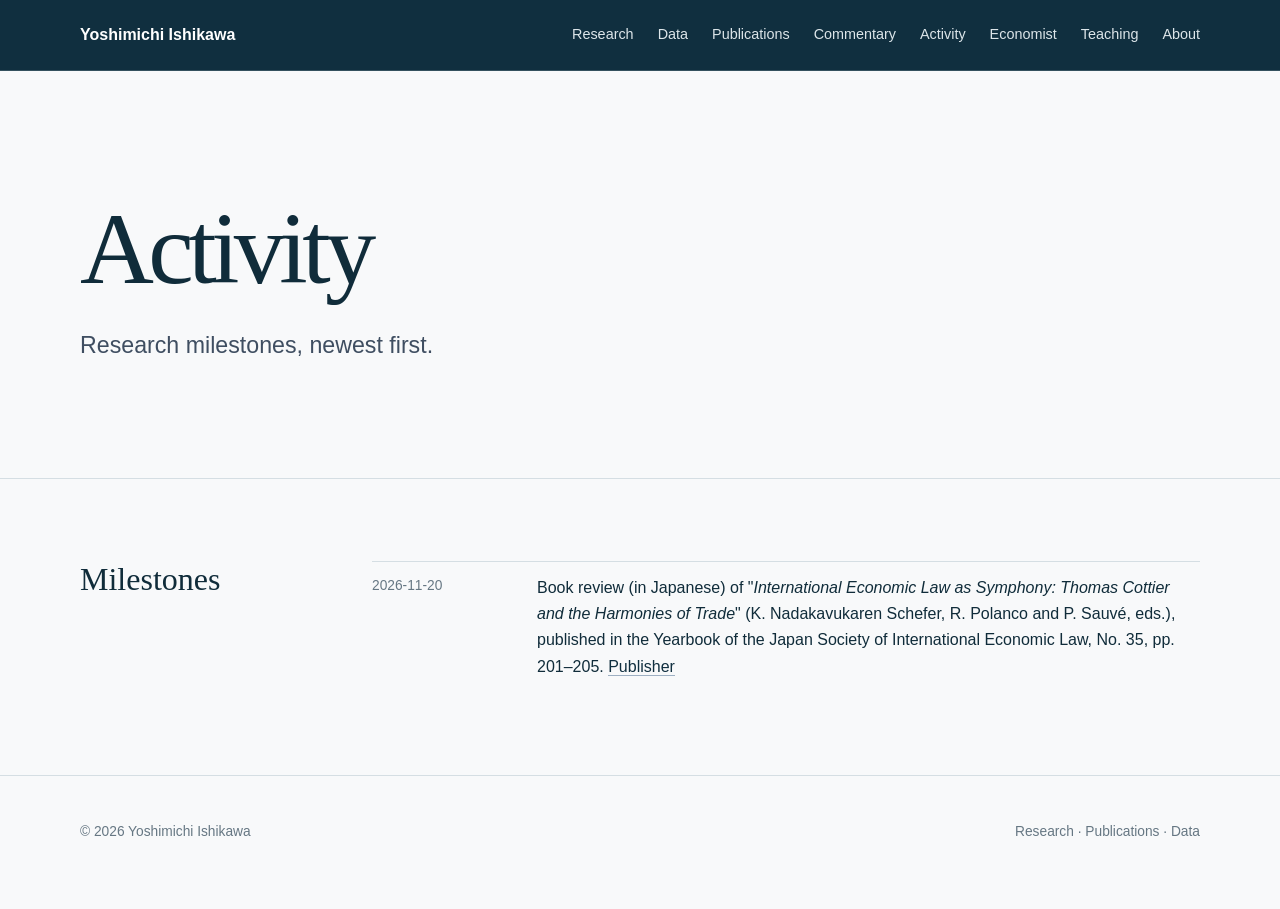
==== activity.html @ 2ee67373 "Add activity log" ====
<!doctype html>
<html lang="en">
<head>
<meta charset="utf-8"><meta name="viewport" content="width=device-width,initial-scale=1">
<title>Activity | Yoshimichi Ishikawa</title>
<meta name="description" content="Research milestones by Yoshimichi Ishikawa, newest first.">
<link rel="canonical" href="https://yoshi2026.github.io/activity.html">
<link rel="stylesheet" href="/styles.css">
</head>
<body>
<header><div class="wrap"><nav><a class="brand" href="/">Yoshimichi Ishikawa</a><div class="links"><a href="/#research">Research</a><a href="/#data">Data</a><a href="/#publications">Publications</a><a href="/#commentary">Commentary</a><a href="/activity.html">Activity</a><a href="/economist.html">Economist</a><a href="/#teaching">Teaching</a><a href="/#about">About</a></div></nav></div></header>
<main id="top">
<div class="hero"><div class="wrap"><h1>Activity</h1><p class="lead">Research milestones, newest first.</p></div></div>

<section><div class="wrap grid"><div><h2>Milestones</h2></div><div>
<div class="time"><span>2026-11-20</span><div>Book review (in Japanese) of "<em>International Economic Law as Symphony: Thomas Cottier and the Harmonies of Trade</em>" (K. Nadakavukaren Schefer, R. Polanco and P. Sauvé, eds.), published in the Yearbook of the Japan Society of International Economic Law, No. 35, pp. 201–205. <a class="textlink" href="https://www.hou-bun.com/cgi-bin/search/detail.cgi?c=ISBN978-4-589-04527-0" target="_blank" rel="noopener">Publisher</a></div></div>
</div></div></section>
</main>
<footer><div class="wrap foot"><span>© 2026 Yoshimichi Ishikawa</span><span>Research · Publications · Data</span></div></footer>
</body></html>
---- styles.css ----
:root{--snow:#f8f9fa;--paper:#ffffff;--ink:#102c3a;--muted:#667783;--fjord:#102f3f;--ice:#edf2f4;--line:#d5dee3;--max:1120px}
*{box-sizing:border-box}html{scroll-behavior:smooth}body{margin:0;background:var(--snow);color:var(--ink);font-family:Inter,-apple-system,BlinkMacSystemFont,"Segoe UI",Arial,sans-serif;line-height:1.65}
a{color:inherit}.wrap{width:min(calc(100% - 40px),var(--max));margin:auto}
header{position:sticky;top:0;z-index:5;background:#102f3f;color:#fff;border-bottom:1px solid #35515e}
nav{min-height:70px;display:flex;align-items:center;justify-content:space-between;gap:22px}.brand{text-decoration:none;font-weight:650}.links{display:flex;gap:24px;flex-wrap:wrap}.links a{text-decoration:none;color:#dce5e9;font-size:.9rem}
.hero{padding:110px 0 90px;border-bottom:1px solid var(--line)}.eyebrow,.tag{text-transform:uppercase;letter-spacing:.13em;font-size:.73rem;color:var(--fjord);font-weight:750}
h1{font-family:Georgia,serif;font-weight:400;font-size:clamp(3.2rem,8vw,6.8rem);line-height:.93;letter-spacing:-.055em;margin:20px 0 30px}
.lead{font-size:clamp(1.12rem,2vw,1.45rem);max-width:780px;color:#3f4e61}.meta{display:flex;gap:12px 24px;flex-wrap:wrap;color:var(--muted);font-size:.92rem}.meta a,.textlink{color:var(--fjord);text-decoration:none;border-bottom:1px solid #9eb0c3}
section{padding:82px 0;border-bottom:1px solid var(--line)}.grid{display:grid;grid-template-columns:220px 1fr;gap:72px}h2{font:400 2rem Georgia,serif;margin:0}.note{color:var(--muted);font-size:.88rem}
.featured{background:var(--fjord);color:#fff;border:1px solid var(--fjord);padding:34px;margin-bottom:18px}.featured .tag{color:#c8d8df}.featured h3{font-family:Georgia,serif;font-weight:400;font-size:1.65rem;margin:18px 0 10px}.featured p{color:#dce5e9;max-width:780px}.featured .status{color:#b7cbd2}.featured a{color:inherit;text-underline-offset:3px}.approach{background:var(--ice);border:1px solid var(--line);padding:28px;margin-bottom:26px}.approach h3{font-family:Georgia,serif;font-weight:400;font-size:1.35rem;margin:16px 0 8px}.approach p{color:var(--muted);margin:0}.subhead{font-size:.75rem;text-transform:uppercase;letter-spacing:.12em;color:var(--fjord);font-weight:750;margin:28px 0 14px}.cards{display:grid;grid-template-columns:repeat(3,minmax(0,1fr));gap:18px}.card{background:var(--paper);border:1px solid var(--line);padding:28px;min-height:215px;display:flex;flex-direction:column}.card h3{font-size:1.12rem;margin:20px 0 8px}.card p{color:var(--muted);font-size:.93rem;margin:0}.status{margin-top:auto;padding-top:20px;color:#71849a;font-size:.8rem}
.feature{background:var(--ice);padding:34px;margin-bottom:18px}.feature h3{font:400 1.55rem Georgia,serif;margin:18px 0 10px}.feature p{color:#526277}.coming{display:flex;gap:12px 24px;flex-wrap:wrap;margin-top:22px;color:#68798d;font-size:.88rem}.actions{display:flex;gap:12px 22px;flex-wrap:wrap;margin-top:22px}.actions a{color:var(--fjord);font-weight:650;text-decoration:none;border-bottom:1px solid #9eb0c3}.research-detail{margin-top:18px;padding:28px;background:var(--paper);border:1px solid var(--line)}.research-detail summary{cursor:pointer;color:var(--fjord);font-weight:700}.research-detail h4{font-family:Georgia,serif;font-size:1.15rem;margin:24px 0 8px}.research-detail p,.research-detail li{color:var(--muted);font-size:.92rem}.research-detail ul{padding-left:20px}.comment{padding:20px 0;border-top:1px solid var(--line)}.comment:first-child{border-top:0;padding-top:0}.comment .source{color:var(--fjord);font-size:.78rem;font-weight:750;letter-spacing:.06em;text-transform:uppercase}.comment h3{font:400 1.18rem Georgia,serif;margin:5px 0 6px}.comment p{color:var(--muted);font-size:.9rem;margin:0 0 8px}
.comment blockquote{border-left:2px solid var(--line);color:var(--muted);font-size:.9rem;margin:14px 0 0;padding-left:18px}
.pub{padding:23px 0;border-top:1px solid var(--line)}.pub:first-child{border-top:0;padding-top:0}.year{color:var(--fjord);font-size:.78rem;font-weight:750;letter-spacing:.08em}.pt{font:400 1.23rem Georgia,serif;margin:5px 0}.pm{color:var(--muted);font-size:.9rem}
.copy{max-width:770px}.supervisor-link{color:var(--fjord);font-weight:650;text-decoration:none;border-bottom:1px solid #9eb0c3}.contact{margin-top:34px;padding-top:24px;border-top:1px solid var(--line)}.contact h3{font-family:Georgia,"Times New Roman",serif;font-weight:400;font-size:1.25rem;margin:0 0 8px}.contact p{margin:0;color:var(--muted)}.copy h3{margin:0 0 8px}.timeline{margin-top:28px}.time{display:grid;grid-template-columns:145px 1fr;gap:20px;padding:13px 0;border-top:1px solid var(--line)}.time span{color:var(--muted);font-size:.86rem}
footer{padding:45px 0 65px;color:var(--muted);font-size:.86rem}.foot{display:flex;justify-content:space-between;gap:20px;flex-wrap:wrap}
@media(max-width:900px){.cards{grid-template-columns:1fr}}@media(max-width:760px){.wrap{width:min(calc(100% - 28px),var(--max))}nav{padding:14px 0;align-items:flex-start}.links{gap:8px 14px;justify-content:flex-end}.hero{padding:72px 0 62px}.grid{grid-template-columns:1fr;gap:28px}.cards{grid-template-columns:1fr}section{padding:58px 0;scroll-margin-top:84px}.time{grid-template-columns:1fr;gap:2px}}
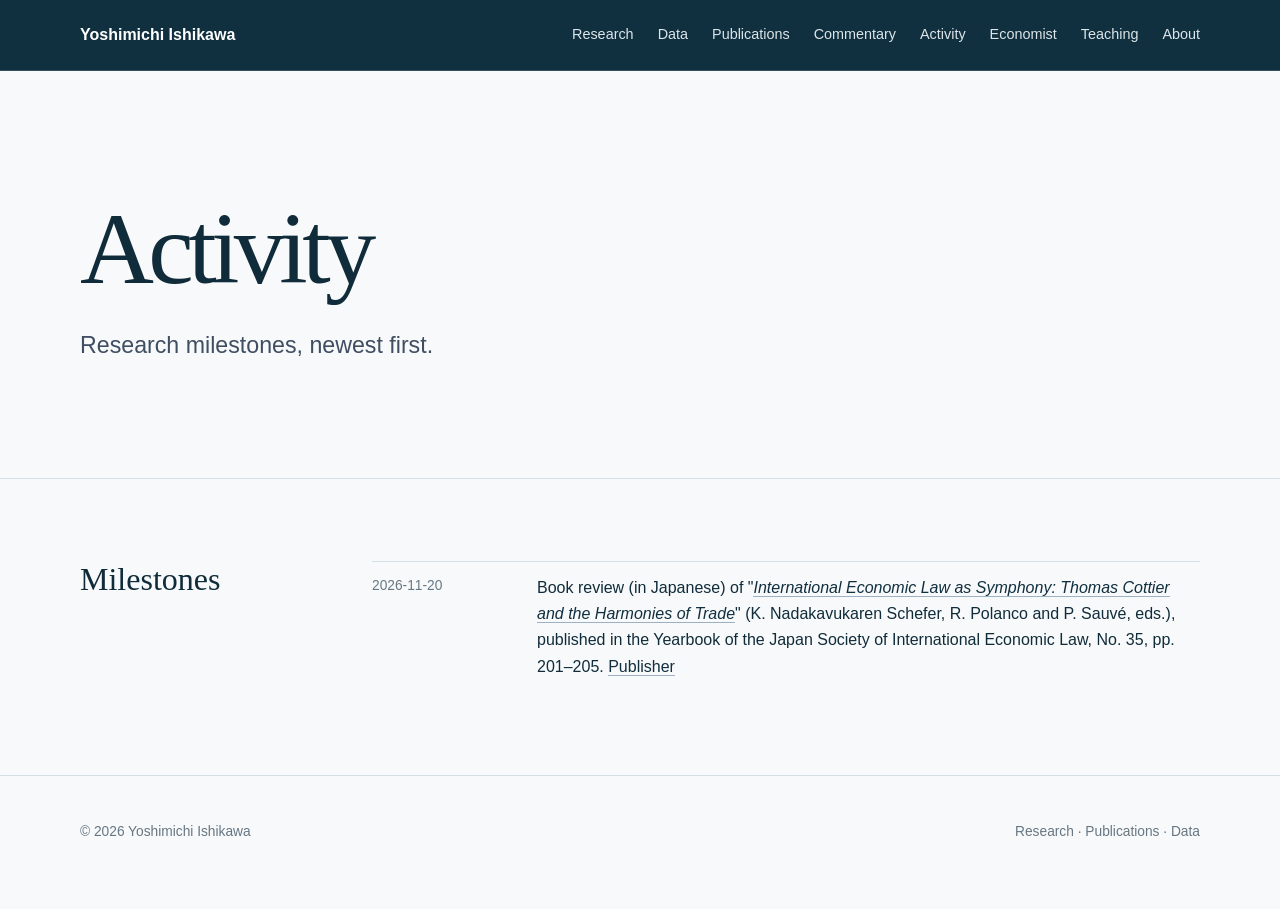
==== commit e57838df: "Link reviewed book" ====
--- a/activity.html
+++ b/activity.html
@@ -13,7 +13,7 @@
 <div class="hero"><div class="wrap"><h1>Activity</h1><p class="lead">Research milestones, newest first.</p></div></div>
 
 <section><div class="wrap grid"><div><h2>Milestones</h2></div><div>
-<div class="time"><span>2026-11-20</span><div>Book review (in Japanese) of "<em>International Economic Law as Symphony: Thomas Cottier and the Harmonies of Trade</em>" (K. Nadakavukaren Schefer, R. Polanco and P. Sauvé, eds.), published in the Yearbook of the Japan Society of International Economic Law, No. 35, pp. 201–205. <a class="textlink" href="https://www.hou-bun.com/cgi-bin/search/detail.cgi?c=ISBN978-4-589-04527-0" target="_blank" rel="noopener">Publisher</a></div></div>
+<div class="time"><span>2026-11-20</span><div>Book review (in Japanese) of "<a class="textlink" href="https://www.bloomsbury.com/us/international-economic-law-as-symphony-9781509980789/" target="_blank" rel="noopener"><em>International Economic Law as Symphony: Thomas Cottier and the Harmonies of Trade</em></a>" (K. Nadakavukaren Schefer, R. Polanco and P. Sauvé, eds.), published in the Yearbook of the Japan Society of International Economic Law, No. 35, pp. 201–205. <a class="textlink" href="https://www.hou-bun.com/cgi-bin/search/detail.cgi?c=ISBN978-4-589-04527-0" target="_blank" rel="noopener">Publisher</a></div></div>
 </div></div></section>
 </main>
 <footer><div class="wrap foot"><span>© 2026 Yoshimichi Ishikawa</span><span>Research · Publications · Data</span></div></footer>
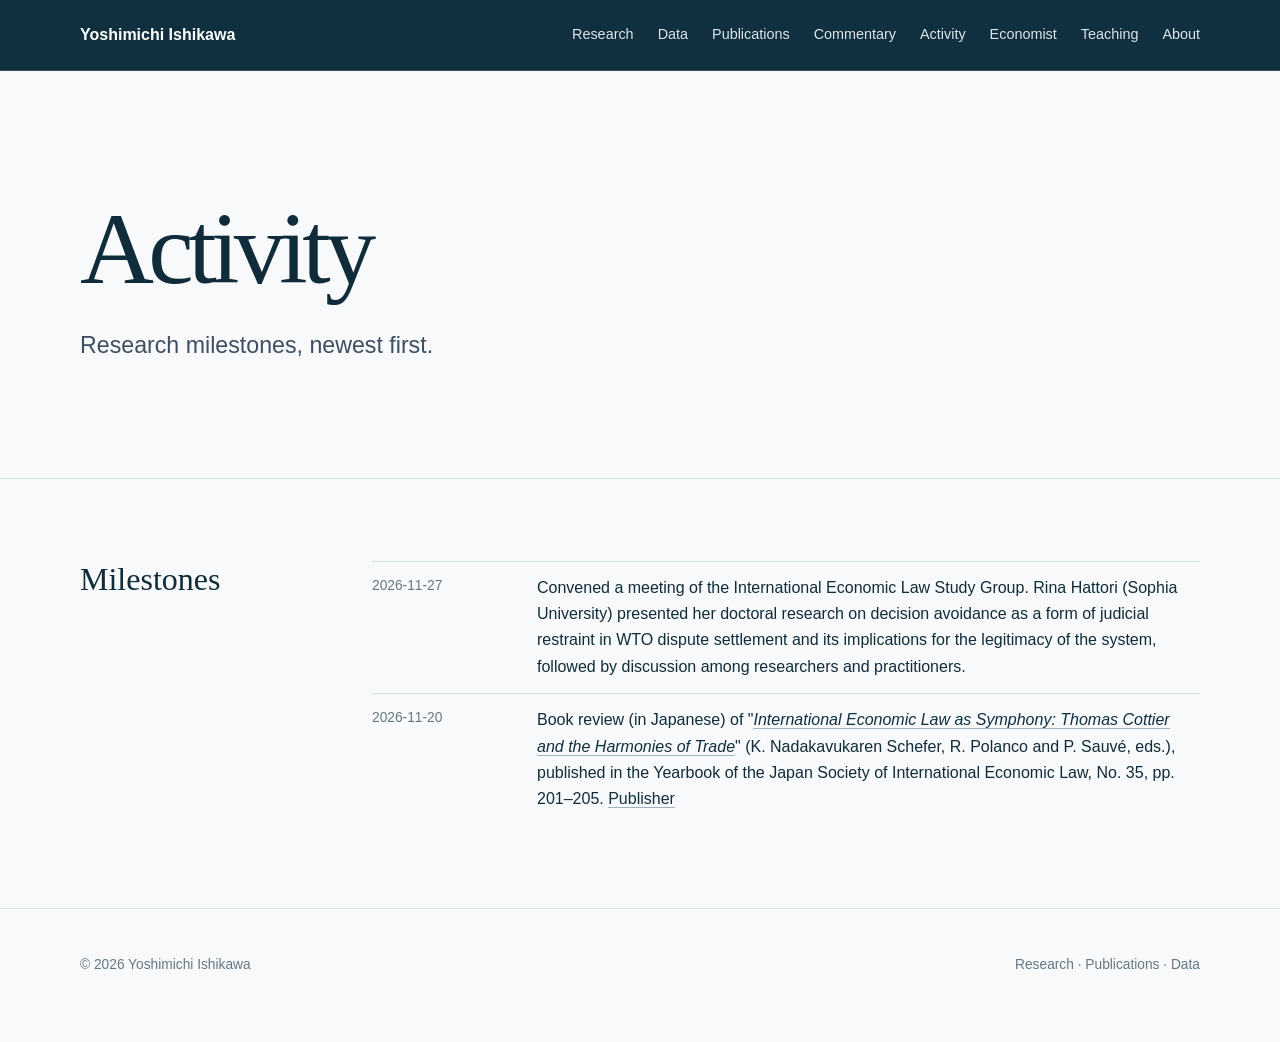
==== commit 48032431: "Add international economic law study group activity" ====
--- a/activity.html
+++ b/activity.html
@@ -13,6 +13,7 @@
 <div class="hero"><div class="wrap"><h1>Activity</h1><p class="lead">Research milestones, newest first.</p></div></div>
 
 <section><div class="wrap grid"><div><h2>Milestones</h2></div><div>
+<div class="time"><span>2026-11-27</span><div>Convened a meeting of the International Economic Law Study Group. Rina Hattori (Sophia University) presented her doctoral research on decision avoidance as a form of judicial restraint in WTO dispute settlement and its implications for the legitimacy of the system, followed by discussion among researchers and practitioners.</div></div>
 <div class="time"><span>2026-11-20</span><div>Book review (in Japanese) of "<a class="textlink" href="https://www.bloomsbury.com/us/international-economic-law-as-symphony-9781509980789/" target="_blank" rel="noopener"><em>International Economic Law as Symphony: Thomas Cottier and the Harmonies of Trade</em></a>" (K. Nadakavukaren Schefer, R. Polanco and P. Sauvé, eds.), published in the Yearbook of the Japan Society of International Economic Law, No. 35, pp. 201–205. <a class="textlink" href="https://www.hou-bun.com/cgi-bin/search/detail.cgi?c=ISBN978-4-589-04527-0" target="_blank" rel="noopener">Publisher</a></div></div>
 </div></div></section>
 </main>
--- a/styles.css
+++ b/styles.css
@@ -10,7 +10,8 @@
 .featured{background:var(--fjord);color:#fff;border:1px solid var(--fjord);padding:34px;margin-bottom:18px}.featured .tag{color:#c8d8df}.featured h3{font-family:Georgia,serif;font-weight:400;font-size:1.65rem;margin:18px 0 10px}.featured p{color:#dce5e9;max-width:780px}.featured .status{color:#b7cbd2}.featured a{color:inherit;text-underline-offset:3px}.approach{background:var(--ice);border:1px solid var(--line);padding:28px;margin-bottom:26px}.approach h3{font-family:Georgia,serif;font-weight:400;font-size:1.35rem;margin:16px 0 8px}.approach p{color:var(--muted);margin:0}.subhead{font-size:.75rem;text-transform:uppercase;letter-spacing:.12em;color:var(--fjord);font-weight:750;margin:28px 0 14px}.cards{display:grid;grid-template-columns:repeat(3,minmax(0,1fr));gap:18px}.card{background:var(--paper);border:1px solid var(--line);padding:28px;min-height:215px;display:flex;flex-direction:column}.card h3{font-size:1.12rem;margin:20px 0 8px}.card p{color:var(--muted);font-size:.93rem;margin:0}.status{margin-top:auto;padding-top:20px;color:#71849a;font-size:.8rem}
 .feature{background:var(--ice);padding:34px;margin-bottom:18px}.feature h3{font:400 1.55rem Georgia,serif;margin:18px 0 10px}.feature p{color:#526277}.coming{display:flex;gap:12px 24px;flex-wrap:wrap;margin-top:22px;color:#68798d;font-size:.88rem}.actions{display:flex;gap:12px 22px;flex-wrap:wrap;margin-top:22px}.actions a{color:var(--fjord);font-weight:650;text-decoration:none;border-bottom:1px solid #9eb0c3}.research-detail{margin-top:18px;padding:28px;background:var(--paper);border:1px solid var(--line)}.research-detail summary{cursor:pointer;color:var(--fjord);font-weight:700}.research-detail h4{font-family:Georgia,serif;font-size:1.15rem;margin:24px 0 8px}.research-detail p,.research-detail li{color:var(--muted);font-size:.92rem}.research-detail ul{padding-left:20px}.comment{padding:20px 0;border-top:1px solid var(--line)}.comment:first-child{border-top:0;padding-top:0}.comment .source{color:var(--fjord);font-size:.78rem;font-weight:750;letter-spacing:.06em;text-transform:uppercase}.comment h3{font:400 1.18rem Georgia,serif;margin:5px 0 6px}.comment p{color:var(--muted);font-size:.9rem;margin:0 0 8px}
 .comment blockquote{border-left:2px solid var(--line);color:var(--muted);font-size:.9rem;margin:14px 0 0;padding-left:18px}
+.economist-body{display:grid;grid-template-columns:minmax(0,1fr) 280px;gap:48px;align-items:start}.reading-list .comment[id]{scroll-margin-top:96px}.reading-calendar{position:sticky;top:94px;background:var(--paper);border:1px solid var(--line);padding:20px}.calendar-header{display:grid;grid-template-columns:36px 1fr 36px;align-items:center;margin-bottom:14px}.calendar-header h3{font-size:1rem;line-height:1.3;text-align:center;margin:0}.calendar-nav{width:36px;height:36px;border:0;background:transparent;color:var(--muted);font:400 1.8rem/1 Georgia,serif;cursor:pointer}.calendar-nav:hover{background:var(--ice);color:var(--fjord)}.calendar-nav:focus-visible{outline:2px solid var(--fjord);outline-offset:2px}.calendar-weekdays,.calendar-days{display:grid;grid-template-columns:repeat(7,minmax(0,1fr));text-align:center}.calendar-weekdays{background:var(--ice);color:var(--muted);font-size:.8rem;padding:7px 0}.calendar-days{gap:3px 0;padding-top:7px}.calendar-cell{display:block;min-width:0}.calendar-day{display:grid;place-items:center;aspect-ratio:1;border-radius:50%;font-size:.84rem;line-height:1;text-decoration:none}.calendar-day.is-outside{color:#b2bcc2}.calendar-day.is-read{background:var(--fjord);color:#fff;font-weight:750}.calendar-day.is-read:hover{background:#35515e}.calendar-day.is-read:focus-visible{outline:2px solid #9eb0c3;outline-offset:2px}
 .pub{padding:23px 0;border-top:1px solid var(--line)}.pub:first-child{border-top:0;padding-top:0}.year{color:var(--fjord);font-size:.78rem;font-weight:750;letter-spacing:.08em}.pt{font:400 1.23rem Georgia,serif;margin:5px 0}.pm{color:var(--muted);font-size:.9rem}
 .copy{max-width:770px}.supervisor-link{color:var(--fjord);font-weight:650;text-decoration:none;border-bottom:1px solid #9eb0c3}.contact{margin-top:34px;padding-top:24px;border-top:1px solid var(--line)}.contact h3{font-family:Georgia,"Times New Roman",serif;font-weight:400;font-size:1.25rem;margin:0 0 8px}.contact p{margin:0;color:var(--muted)}.copy h3{margin:0 0 8px}.timeline{margin-top:28px}.time{display:grid;grid-template-columns:145px 1fr;gap:20px;padding:13px 0;border-top:1px solid var(--line)}.time span{color:var(--muted);font-size:.86rem}
 footer{padding:45px 0 65px;color:var(--muted);font-size:.86rem}.foot{display:flex;justify-content:space-between;gap:20px;flex-wrap:wrap}
-@media(max-width:900px){.cards{grid-template-columns:1fr}}@media(max-width:760px){.wrap{width:min(calc(100% - 28px),var(--max))}nav{padding:14px 0;align-items:flex-start}.links{gap:8px 14px;justify-content:flex-end}.hero{padding:72px 0 62px}.grid{grid-template-columns:1fr;gap:28px}.cards{grid-template-columns:1fr}section{padding:58px 0;scroll-margin-top:84px}.time{grid-template-columns:1fr;gap:2px}}
+@media(max-width:1000px){.economist-body{grid-template-columns:1fr;gap:38px}.reading-calendar{position:static;order:-1;width:min(100%,280px);justify-self:end}}@media(max-width:900px){.cards{grid-template-columns:1fr}}@media(max-width:760px){.wrap{width:min(calc(100% - 28px),var(--max))}nav{padding:14px 0;align-items:flex-start}.links{gap:8px 14px;justify-content:flex-end}.hero{padding:72px 0 62px}.grid{grid-template-columns:1fr;gap:28px}.cards{grid-template-columns:1fr}section{padding:58px 0;scroll-margin-top:84px}.time{grid-template-columns:1fr;gap:2px}}
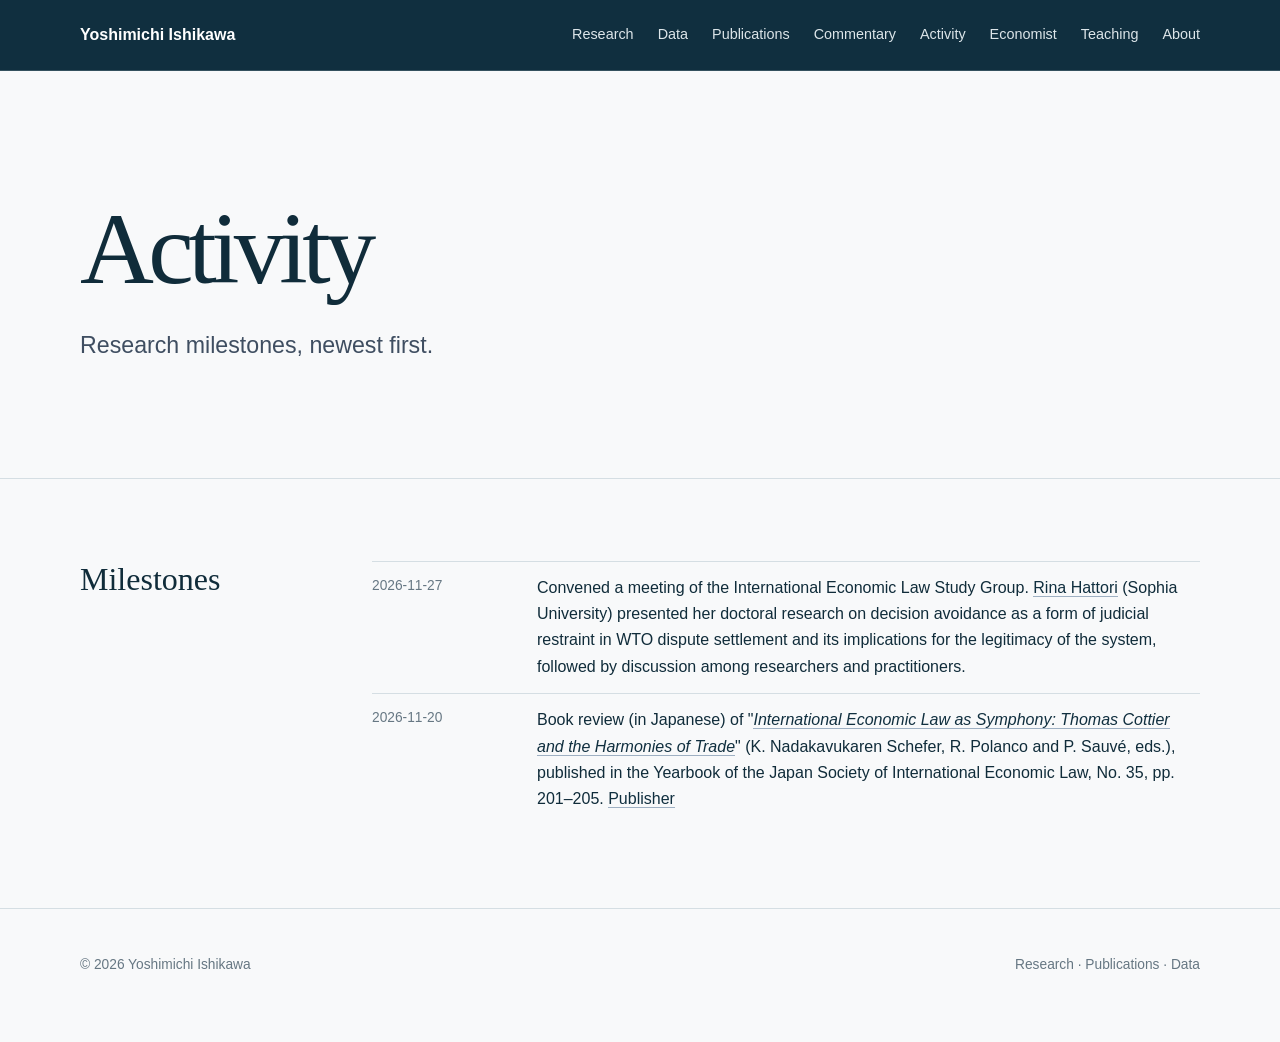
==== commit 2f0b51c1: "Link Rina Hattori researchmap profile" ====
--- a/activity.html
+++ b/activity.html
@@ -13,7 +13,7 @@
 <div class="hero"><div class="wrap"><h1>Activity</h1><p class="lead">Research milestones, newest first.</p></div></div>
 
 <section><div class="wrap grid"><div><h2>Milestones</h2></div><div>
-<div class="time"><span>2026-11-27</span><div>Convened a meeting of the International Economic Law Study Group. Rina Hattori (Sophia University) presented her doctoral research on decision avoidance as a form of judicial restraint in WTO dispute settlement and its implications for the legitimacy of the system, followed by discussion among researchers and practitioners.</div></div>
+<div class="time"><span>2026-11-27</span><div>Convened a meeting of the International Economic Law Study Group. <a class="textlink" href="https://researchmap.jp/rn_hattori?lang=en" target="_blank" rel="noopener">Rina Hattori</a> (Sophia University) presented her doctoral research on decision avoidance as a form of judicial restraint in WTO dispute settlement and its implications for the legitimacy of the system, followed by discussion among researchers and practitioners.</div></div>
 <div class="time"><span>2026-11-20</span><div>Book review (in Japanese) of "<a class="textlink" href="https://www.bloomsbury.com/us/international-economic-law-as-symphony-9781509980789/" target="_blank" rel="noopener"><em>International Economic Law as Symphony: Thomas Cottier and the Harmonies of Trade</em></a>" (K. Nadakavukaren Schefer, R. Polanco and P. Sauvé, eds.), published in the Yearbook of the Japan Society of International Economic Law, No. 35, pp. 201–205. <a class="textlink" href="https://www.hou-bun.com/cgi-bin/search/detail.cgi?c=ISBN978-4-589-04527-0" target="_blank" rel="noopener">Publisher</a></div></div>
 </div></div></section>
 </main>
